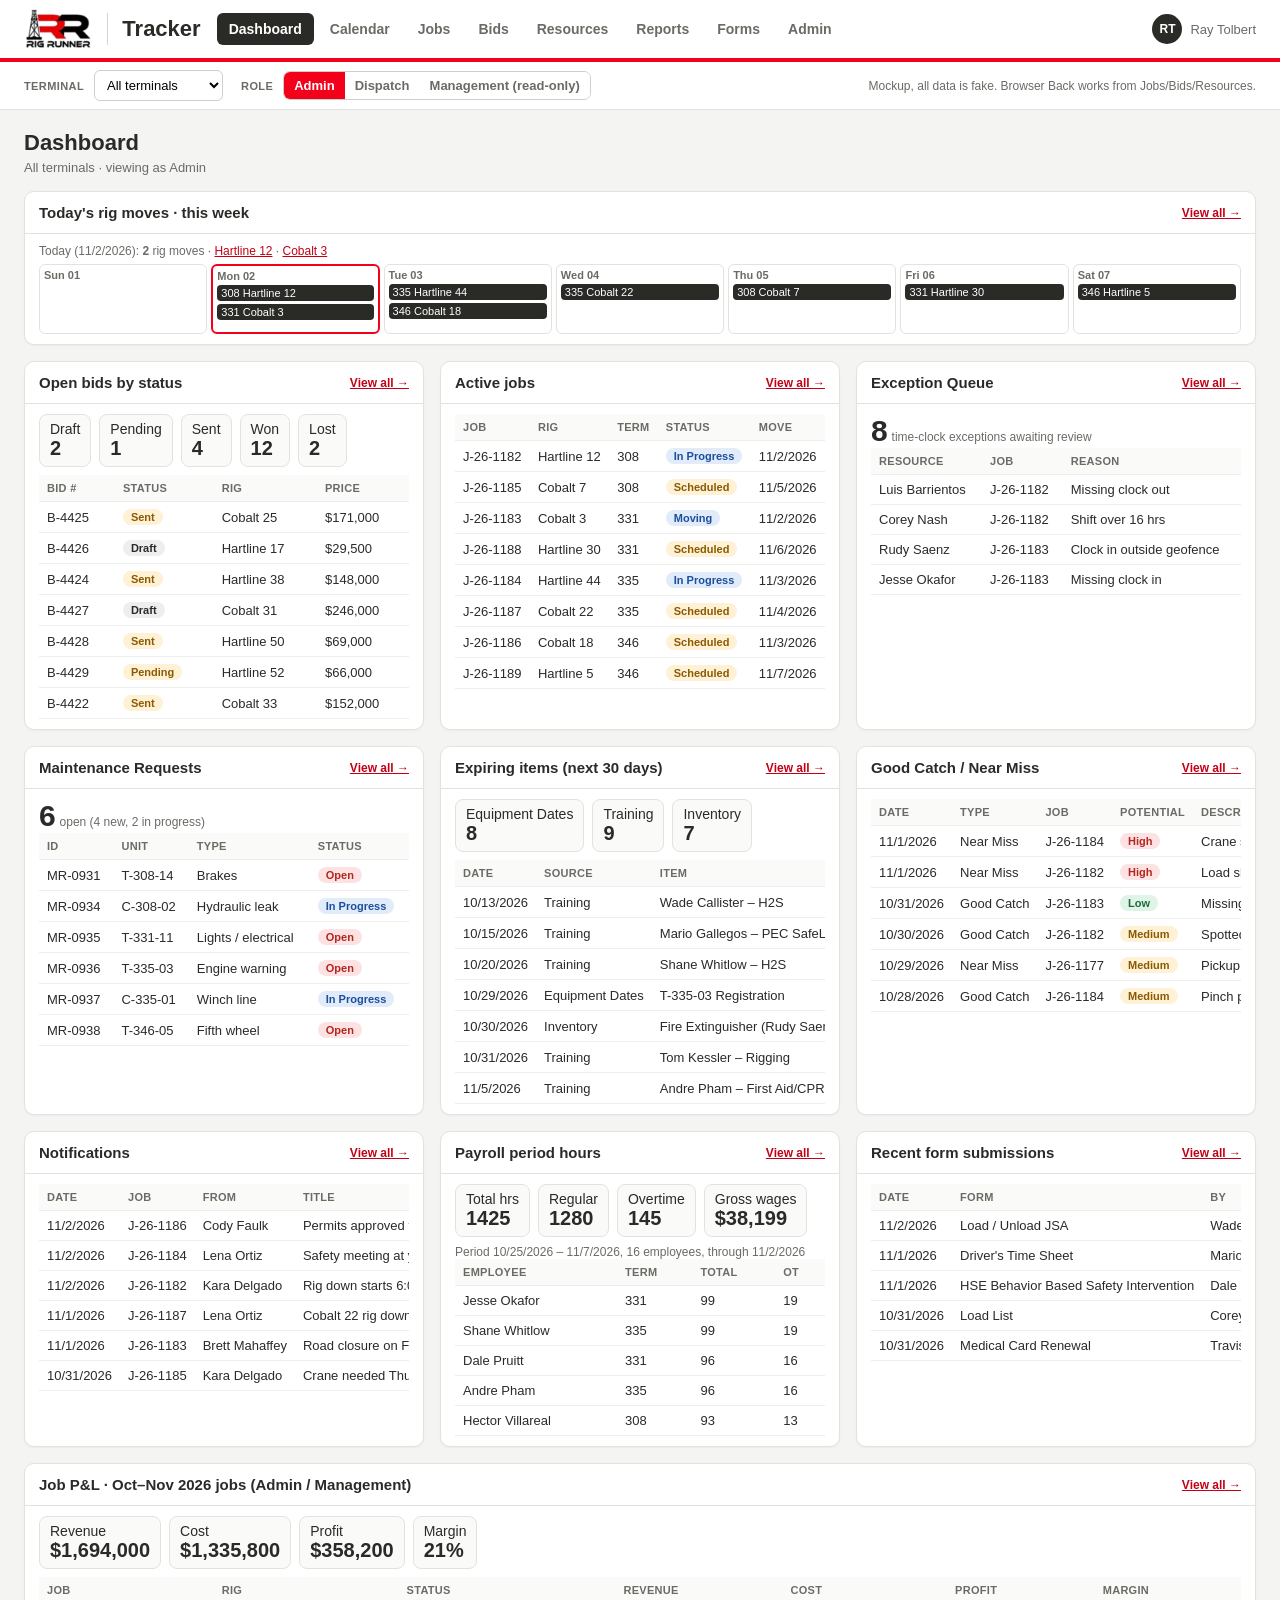
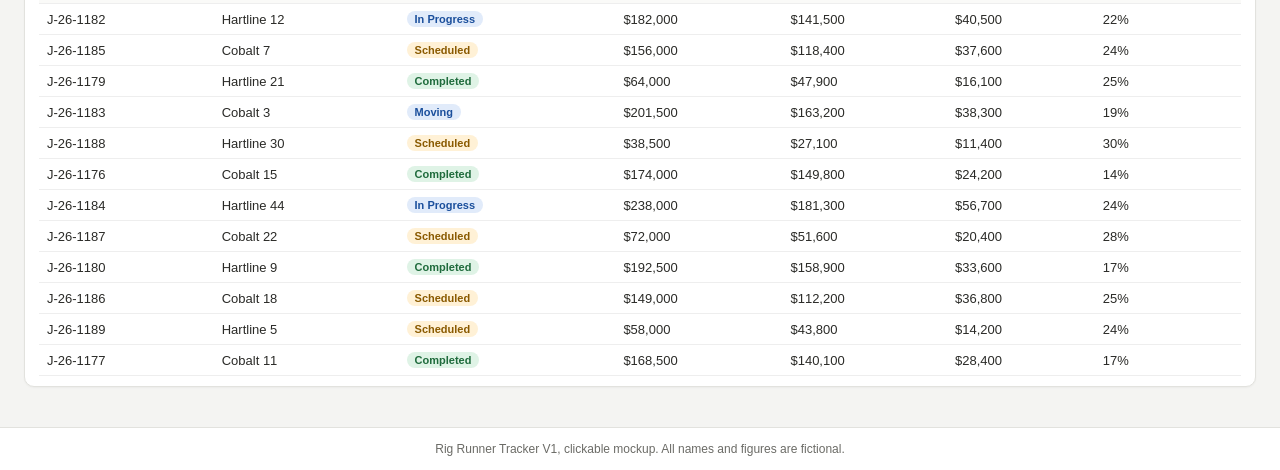
==== index.html @ bb77f87c "Tracker dashboard, reports and forms mockup" ====
<!doctype html><html lang="en"><head><meta charset="utf-8"><meta name="viewport" content="width=device-width,initial-scale=1"><title>Tracker · Dashboard</title><link rel="stylesheet" href="style.css"></head>
<body><main><h1>Dashboard</h1><div class="sub" id="scope"></div><div class="grid" id="dash"></div></main>
<script src="app.js"></script><script src="dash.js"></script><script>chrome('Dashboard');render()</script></body></html>
---- style.css ----
:root{--red:#F3011B;--ink:#2A2A27;--red-dark:#c20016;--grey:#6b6b66;--line:#e2e2de;--bg:#f4f4f2}
*{box-sizing:border-box}html,body{margin:0}
body{font-family:Arial,Helvetica,sans-serif;color:var(--ink);background:var(--bg);font-size:14px;min-height:100vh;display:flex;flex-direction:column}
a{color:var(--red-dark)}
.topbar{background:#fff;border-bottom:4px solid var(--red);display:flex;align-items:center;gap:16px;padding:8px 24px;flex-wrap:wrap}
.brand{display:flex;align-items:center;gap:14px;text-decoration:none;color:var(--ink)}
.brand img{height:42px}.brand .divider{width:1px;height:32px;background:#d6d6d2}.brand .appname{font-size:22px;font-weight:700}
.nav{display:flex;gap:4px;flex-wrap:wrap}.nav a{padding:8px 12px;border-radius:6px;text-decoration:none;color:var(--grey);font-weight:600}
.nav a.active{background:var(--ink);color:#fff}.spacer{flex:1}
.user{display:flex;align-items:center;gap:8px;color:var(--grey);font-size:13px}
.avatar{width:30px;height:30px;border-radius:50%;background:var(--ink);color:#fff;display:flex;align-items:center;justify-content:center;font-weight:700;font-size:12px}
.ctl{display:flex;gap:10px;flex-wrap:wrap;align-items:center;background:#fff;border-bottom:1px solid var(--line);padding:8px 24px;font-size:13px}
.ctl label{font-weight:700;color:var(--grey);text-transform:uppercase;font-size:11px;letter-spacing:.4px}
select,input{font:inherit;padding:6px 8px;border:1px solid #cfcfca;border-radius:6px;background:#fff}
.seg{display:inline-flex;border:1px solid #cfcfca;border-radius:7px;overflow:hidden}.seg button{border:0;background:#fff;padding:6px 10px;font:inherit;font-weight:600;cursor:pointer;color:var(--grey)}
.seg button.on{background:var(--red);color:#fff}
main{flex:1;width:100%;max-width:1320px;margin:0 auto;padding:20px 24px 40px}
h1{font-size:22px;margin:0 0 4px}.sub{color:var(--grey);font-size:13px;margin-bottom:16px}
.grid{display:grid;grid-template-columns:repeat(auto-fill,minmax(360px,1fr));gap:16px}
.card{background:#fff;border:1px solid var(--line);border-radius:10px;box-shadow:0 1px 2px rgba(0,0,0,.04);overflow:hidden}
.card h2{font-size:15px;margin:0;padding:12px 14px;border-bottom:1px solid var(--line);display:flex;align-items:center;gap:8px}
.card h2 a.more{margin-left:auto;font-size:12px;font-weight:600}
.card .body{padding:10px 14px}.wide{grid-column:1/-1}
.big{font-size:30px;font-weight:700}.muted{color:var(--grey);font-size:12px}
.pills{display:flex;gap:8px;flex-wrap:wrap;margin-bottom:8px}.pill{border:1px solid var(--line);border-radius:8px;padding:6px 10px;text-decoration:none;color:var(--ink);background:#fafaf8}.pill b{display:block;font-size:20px}
table{border-collapse:collapse;width:100%;font-size:13px}th,td{text-align:left;padding:7px 8px;border-bottom:1px solid #eee;white-space:nowrap}
th{background:#fafaf8;font-size:11px;text-transform:uppercase;color:var(--grey);letter-spacing:.3px}
tr.click{cursor:pointer}tr.click:hover td{background:#fff5f6}
.tw{overflow-x:auto}
.tag{display:inline-block;padding:2px 8px;border-radius:999px;font-size:11px;font-weight:700;background:#eee}
.t-green{background:#dff3e6;color:#1f6b3c}.t-red{background:#fde2e4;color:#b3261e}.t-amber{background:#fff1d6;color:#8a5a00}.t-blue{background:#e1ebfa;color:#1b4f9c}
.week{display:grid;grid-template-columns:repeat(7,1fr);gap:4px}.day{border:1px solid var(--line);border-radius:6px;padding:4px;min-height:70px;font-size:11px}
.day.today{border:2px solid var(--red)}.day .d{font-weight:700;color:var(--grey)}.ev{display:block;background:var(--ink);color:#fff;border-radius:4px;padding:2px 4px;margin-top:3px;text-decoration:none;overflow:hidden;text-overflow:ellipsis;white-space:nowrap}
.btn{display:inline-flex;border:1px solid #cfcfca;background:#fff;color:var(--ink);padding:7px 12px;border-radius:7px;font-weight:600;cursor:pointer;text-decoration:none;font-size:13px}
.btn.primary{background:var(--red);border-color:var(--red);color:#fff}
.filters{display:flex;gap:12px;flex-wrap:wrap;align-items:flex-end;padding:12px 14px;border-bottom:1px solid var(--line)}
.filters label{display:flex;flex-direction:column;gap:4px;font-size:11px;font-weight:700;color:var(--grey);text-transform:uppercase}
.rgroup h3{font-size:13px;text-transform:uppercase;color:var(--grey);margin:0 0 6px}.rgroup a{display:block;padding:7px 0;border-bottom:1px solid #eee;text-decoration:none;color:var(--ink);font-weight:600}
.lock{background:#f2f2ef;border:1px dashed #cfcfca;color:var(--grey);padding:14px;border-radius:8px;text-align:center}
.toast{position:fixed;bottom:20px;left:50%;transform:translateX(-50%);background:var(--ink);color:#fff;padding:10px 16px;border-radius:8px;display:none}
footer{text-align:center;color:var(--grey);font-size:12px;padding:14px;border-top:1px solid var(--line);background:#fff}
@media(max-width:640px){.topbar,.ctl{padding:8px 12px}main{padding:14px 10px}.grid{grid-template-columns:1fr}.brand img{height:32px}.nav a{padding:6px 8px;font-size:13px}.week{grid-template-columns:repeat(7,minmax(44px,1fr));overflow-x:auto}}
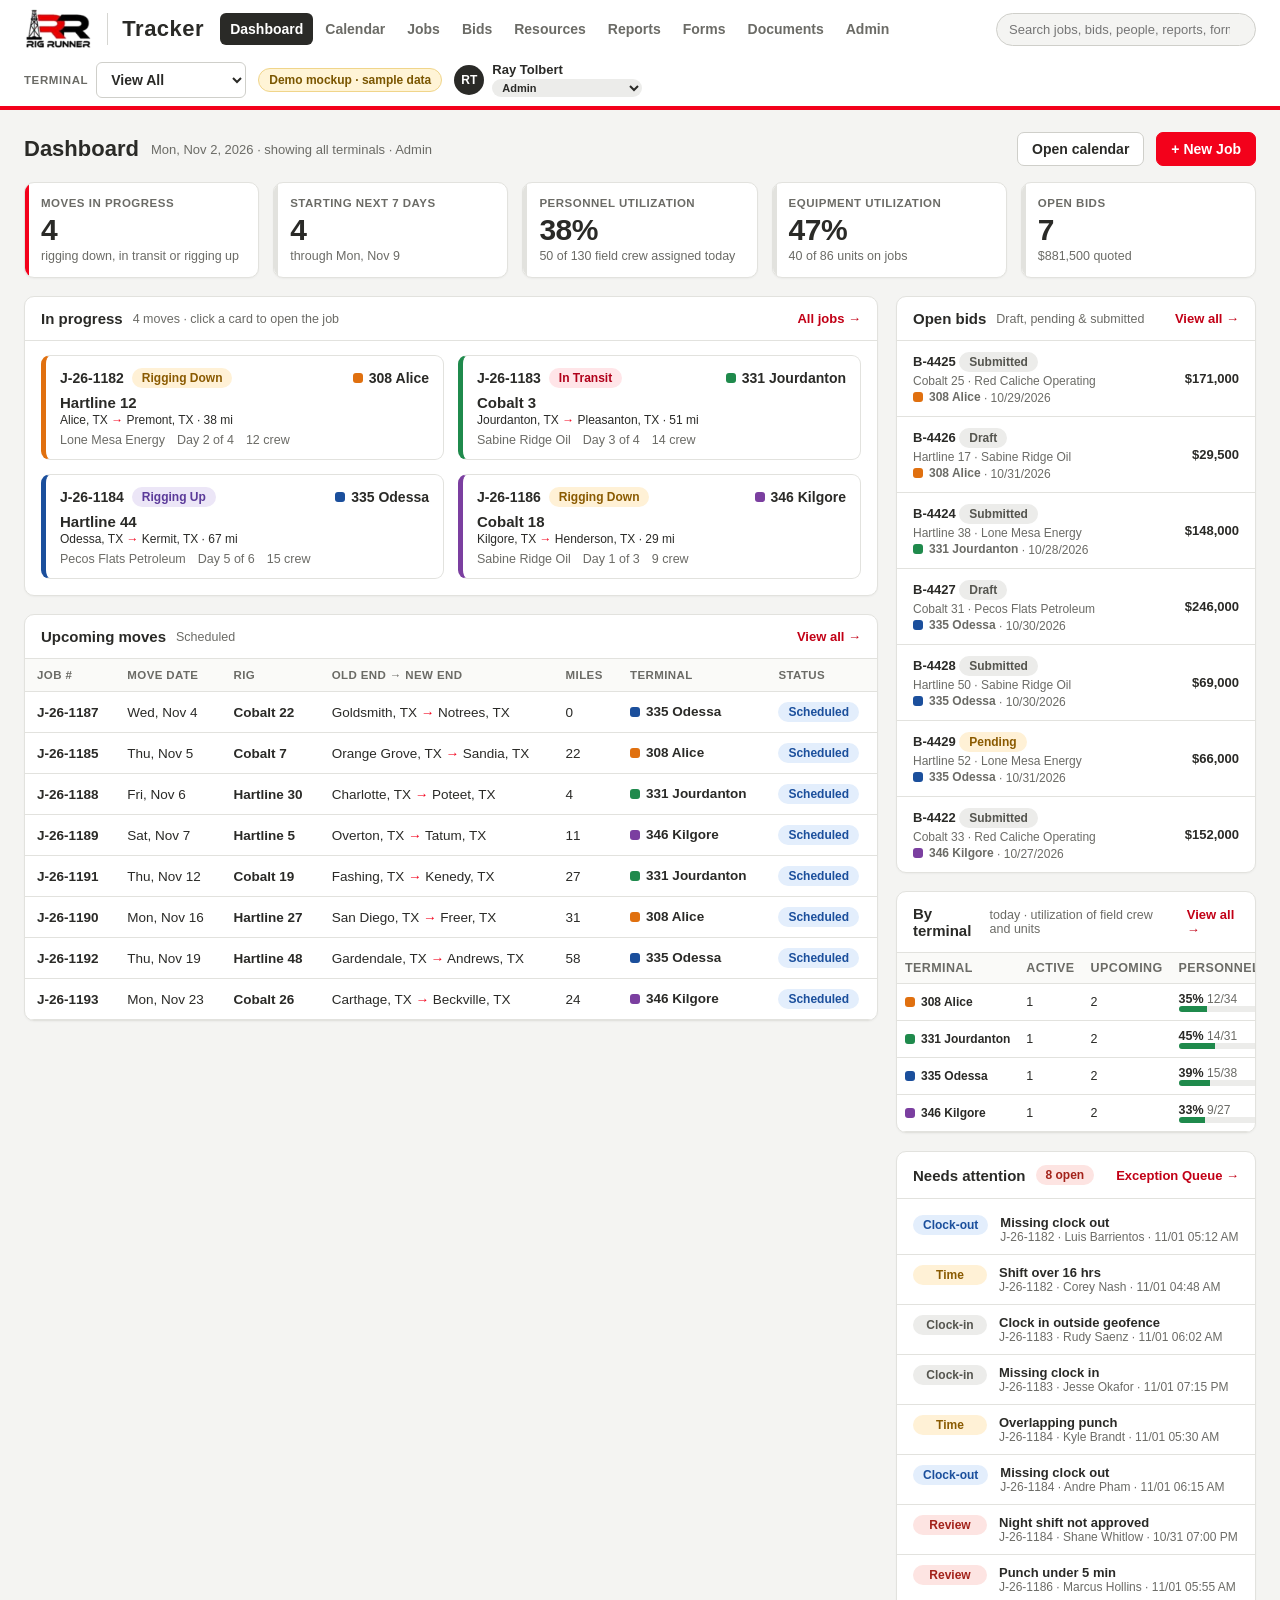
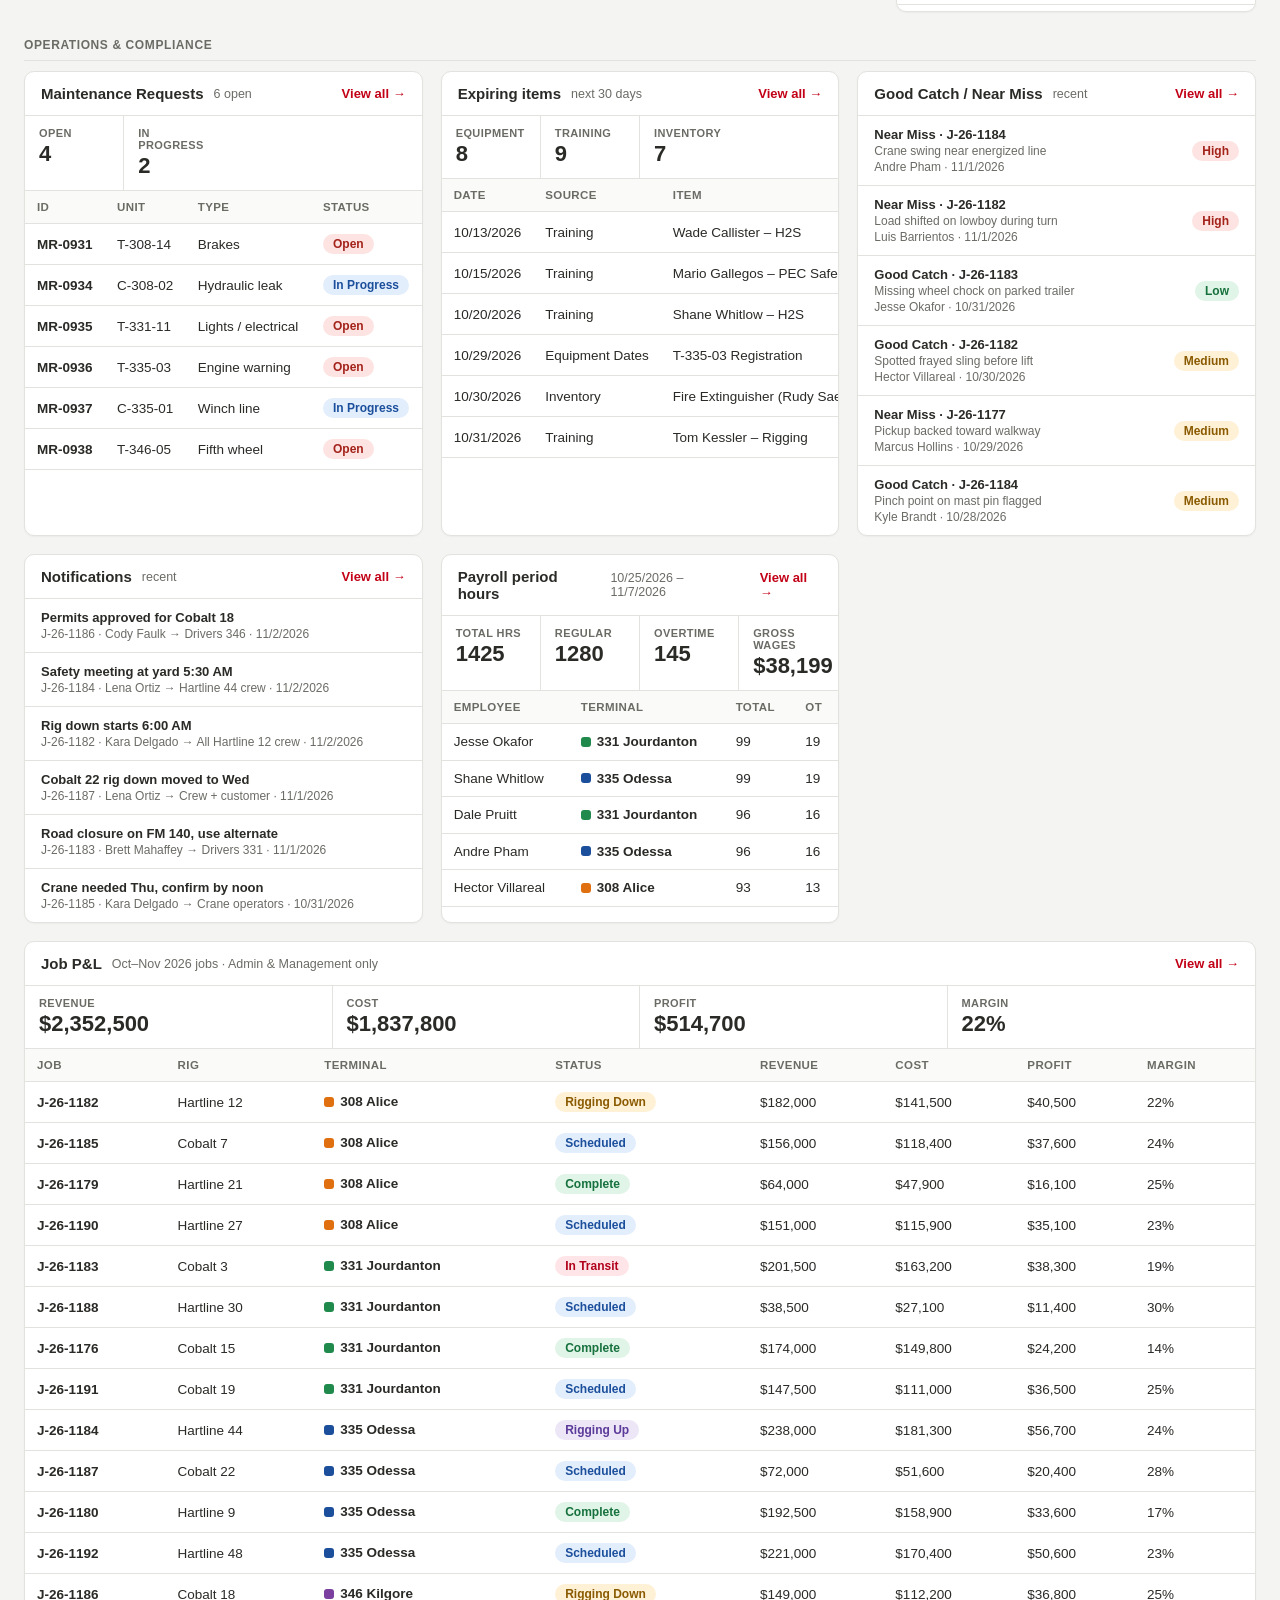
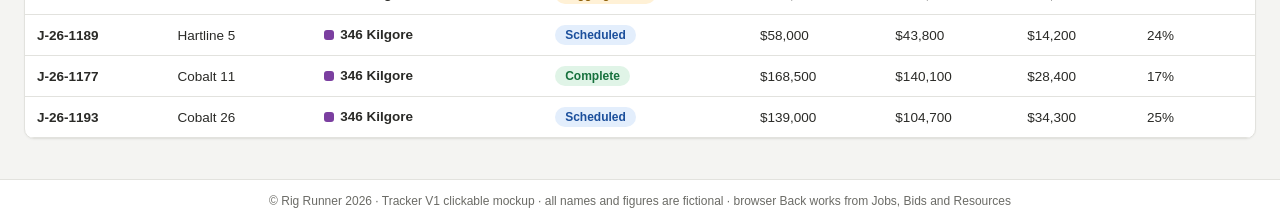
==== commit 984ef31e: "Restyle dashboard and calendar to the original Tracker V1 layout; align other pages" ====
--- a/index.html
+++ b/index.html
@@ -1,3 +1,3 @@
 <!doctype html><html lang="en"><head><meta charset="utf-8"><meta name="viewport" content="width=device-width,initial-scale=1"><title>Tracker · Dashboard</title><link rel="stylesheet" href="style.css"></head>
-<body><main><h1>Dashboard</h1><div class="sub" id="scope"></div><div class="grid" id="dash"></div></main>
+<body><main id="dash"></main>
 <script src="app.js"></script><script src="dash.js"></script><script>chrome('Dashboard');render()</script></body></html>
--- a/style.css
+++ b/style.css
@@ -1,42 +1,445 @@
-:root{--red:#F3011B;--ink:#2A2A27;--red-dark:#c20016;--grey:#6b6b66;--line:#e2e2de;--bg:#f4f4f2}
-*{box-sizing:border-box}html,body{margin:0}
+
+/* ===== Base: identical to the Tracker bid mockup ===== */
+
+:root{--red:#F3011B;--ink:#2A2A27;--red-dark:#c20016;--grey:#6b6b66;--line:#e2e2de;--bg:#f4f4f2;}
+*{box-sizing:border-box}
+html,body{margin:0;padding:0}
 body{font-family:Arial,Helvetica,sans-serif;color:var(--ink);background:var(--bg);font-size:14px;min-height:100vh;display:flex;flex-direction:column}
 a{color:var(--red-dark)}
+button{font-family:inherit}
+/* ---------- top bar ---------- */
 .topbar{background:#fff;border-bottom:4px solid var(--red);display:flex;align-items:center;gap:16px;padding:8px 24px;flex-wrap:wrap}
 .brand{display:flex;align-items:center;gap:14px;text-decoration:none;color:var(--ink)}
-.brand img{height:42px}.brand .divider{width:1px;height:32px;background:#d6d6d2}.brand .appname{font-size:22px;font-weight:700}
-.nav{display:flex;gap:4px;flex-wrap:wrap}.nav a{padding:8px 12px;border-radius:6px;text-decoration:none;color:var(--grey);font-weight:600}
-.nav a.active{background:var(--ink);color:#fff}.spacer{flex:1}
+.brand img{height:42px;width:auto;display:block}
+.brand .divider{width:1px;height:32px;background:#d6d6d2}
+.brand .appname{font-size:22px;font-weight:700;letter-spacing:.5px}
+.nav{display:flex;gap:4px;margin-left:12px}
+.nav a{padding:8px 14px;border-radius:6px;text-decoration:none;color:var(--grey);font-weight:600}
+.nav a.active{background:var(--ink);color:#fff}
+.nav a.disabled{opacity:.45;cursor:not-allowed}
+.topbar .spacer{flex:1}
+.demo-badge{background:#fff4d6;color:#7a5600;border:1px solid #f0d58a;border-radius:999px;padding:4px 10px;font-size:12px;font-weight:700;white-space:nowrap}
 .user{display:flex;align-items:center;gap:8px;color:var(--grey);font-size:13px}
 .avatar{width:30px;height:30px;border-radius:50%;background:var(--ink);color:#fff;display:flex;align-items:center;justify-content:center;font-weight:700;font-size:12px}
-.ctl{display:flex;gap:10px;flex-wrap:wrap;align-items:center;background:#fff;border-bottom:1px solid var(--line);padding:8px 24px;font-size:13px}
-.ctl label{font-weight:700;color:var(--grey);text-transform:uppercase;font-size:11px;letter-spacing:.4px}
-select,input{font:inherit;padding:6px 8px;border:1px solid #cfcfca;border-radius:6px;background:#fff}
-.seg{display:inline-flex;border:1px solid #cfcfca;border-radius:7px;overflow:hidden}.seg button{border:0;background:#fff;padding:6px 10px;font:inherit;font-weight:600;cursor:pointer;color:var(--grey)}
-.seg button.on{background:var(--red);color:#fff}
-main{flex:1;width:100%;max-width:1320px;margin:0 auto;padding:20px 24px 40px}
-h1{font-size:22px;margin:0 0 4px}.sub{color:var(--grey);font-size:13px;margin-bottom:16px}
-.grid{display:grid;grid-template-columns:repeat(auto-fill,minmax(360px,1fr));gap:16px}
-.card{background:#fff;border:1px solid var(--line);border-radius:10px;box-shadow:0 1px 2px rgba(0,0,0,.04);overflow:hidden}
-.card h2{font-size:15px;margin:0;padding:12px 14px;border-bottom:1px solid var(--line);display:flex;align-items:center;gap:8px}
-.card h2 a.more{margin-left:auto;font-size:12px;font-weight:600}
-.card .body{padding:10px 14px}.wide{grid-column:1/-1}
-.big{font-size:30px;font-weight:700}.muted{color:var(--grey);font-size:12px}
-.pills{display:flex;gap:8px;flex-wrap:wrap;margin-bottom:8px}.pill{border:1px solid var(--line);border-radius:8px;padding:6px 10px;text-decoration:none;color:var(--ink);background:#fafaf8}.pill b{display:block;font-size:20px}
-table{border-collapse:collapse;width:100%;font-size:13px}th,td{text-align:left;padding:7px 8px;border-bottom:1px solid #eee;white-space:nowrap}
-th{background:#fafaf8;font-size:11px;text-transform:uppercase;color:var(--grey);letter-spacing:.3px}
-tr.click{cursor:pointer}tr.click:hover td{background:#fff5f6}
-.tw{overflow-x:auto}
-.tag{display:inline-block;padding:2px 8px;border-radius:999px;font-size:11px;font-weight:700;background:#eee}
-.t-green{background:#dff3e6;color:#1f6b3c}.t-red{background:#fde2e4;color:#b3261e}.t-amber{background:#fff1d6;color:#8a5a00}.t-blue{background:#e1ebfa;color:#1b4f9c}
-.week{display:grid;grid-template-columns:repeat(7,1fr);gap:4px}.day{border:1px solid var(--line);border-radius:6px;padding:4px;min-height:70px;font-size:11px}
-.day.today{border:2px solid var(--red)}.day .d{font-weight:700;color:var(--grey)}.ev{display:block;background:var(--ink);color:#fff;border-radius:4px;padding:2px 4px;margin-top:3px;text-decoration:none;overflow:hidden;text-overflow:ellipsis;white-space:nowrap}
-.btn{display:inline-flex;border:1px solid #cfcfca;background:#fff;color:var(--ink);padding:7px 12px;border-radius:7px;font-weight:600;cursor:pointer;text-decoration:none;font-size:13px}
+/* ---------- layout ---------- */
+main{flex:1;width:100%;max-width:1320px;margin:0 auto;padding:22px 24px 40px}
+footer.appfoot{text-align:center;color:var(--grey);font-size:12px;padding:14px;border-top:1px solid var(--line);background:#fff}
+.page-head{display:flex;align-items:center;gap:12px;flex-wrap:wrap;margin-bottom:16px}
+.page-head h1{font-size:22px;margin:0}
+.page-head .sub{color:var(--grey);font-size:13px}
+.page-head .spacer{flex:1}
+.card{background:#fff;border:1px solid var(--line);border-radius:10px;box-shadow:0 1px 2px rgba(0,0,0,.04)}
+.btn{display:inline-flex;align-items:center;gap:6px;border:1px solid #cfcfca;background:#fff;color:var(--ink);padding:8px 14px;border-radius:7px;font-size:14px;font-weight:600;cursor:pointer;text-decoration:none;white-space:nowrap}
+.btn:hover{background:#f2f2ef}
 .btn.primary{background:var(--red);border-color:var(--red);color:#fff}
-.filters{display:flex;gap:12px;flex-wrap:wrap;align-items:flex-end;padding:12px 14px;border-bottom:1px solid var(--line)}
-.filters label{display:flex;flex-direction:column;gap:4px;font-size:11px;font-weight:700;color:var(--grey);text-transform:uppercase}
-.rgroup h3{font-size:13px;text-transform:uppercase;color:var(--grey);margin:0 0 6px}.rgroup a{display:block;padding:7px 0;border-bottom:1px solid #eee;text-decoration:none;color:var(--ink);font-weight:600}
-.lock{background:#f2f2ef;border:1px dashed #cfcfca;color:var(--grey);padding:14px;border-radius:8px;text-align:center}
-.toast{position:fixed;bottom:20px;left:50%;transform:translateX(-50%);background:var(--ink);color:#fff;padding:10px 16px;border-radius:8px;display:none}
-footer{text-align:center;color:var(--grey);font-size:12px;padding:14px;border-top:1px solid var(--line);background:#fff}
-@media(max-width:640px){.topbar,.ctl{padding:8px 12px}main{padding:14px 10px}.grid{grid-template-columns:1fr}.brand img{height:32px}.nav a{padding:6px 8px;font-size:13px}.week{grid-template-columns:repeat(7,minmax(44px,1fr));overflow-x:auto}}
+.btn.primary:hover{background:var(--red-dark)}
+.btn.dark{background:var(--ink);border-color:var(--ink);color:#fff}
+.btn.dark:hover{background:#000}
+.btn.won{background:#1f8a4c;border-color:#1f8a4c;color:#fff}
+.btn.lost{background:#fff;border-color:#b3261e;color:#b3261e}
+.btn:disabled{opacity:.5;cursor:not-allowed}
+/* ---------- filters / table ---------- */
+.filters{display:flex;gap:14px;flex-wrap:wrap;align-items:flex-end;padding:14px 16px;border-bottom:1px solid var(--line)}
+.filters label{display:flex;flex-direction:column;gap:4px;font-size:12px;font-weight:700;color:var(--grey);text-transform:uppercase;letter-spacing:.4px}
+.filters select,.filters input{font-size:14px;padding:7px 10px;border:1px solid #cfcfca;border-radius:6px;min-width:160px;background:#fff;color:var(--ink)}
+.filters .count{margin-left:auto;color:var(--grey);font-size:13px;align-self:center}
+.table-wrap{overflow-x:auto}
+table.grid{width:100%;border-collapse:collapse;font-size:13.5px}
+table.grid th{text-align:left;font-size:11.5px;text-transform:uppercase;letter-spacing:.4px;color:var(--grey);background:#fafaf8;padding:10px 12px;border-bottom:1px solid var(--line);white-space:nowrap}
+table.grid td{padding:12px;border-bottom:1px solid var(--line);vertical-align:middle}
+table.grid tbody tr{cursor:pointer}
+table.grid tbody tr:hover{background:#fff6f7}
+table.grid td.num{text-align:right;white-space:nowrap;font-variant-numeric:tabular-nums}
+table.grid th.num{text-align:right}
+.bidno{font-weight:700;color:var(--ink);white-space:nowrap}
+.route{white-space:nowrap}
+.route .arrow{color:var(--red);font-weight:700;margin:0 4px}
+.info{display:inline-flex;width:15px;height:15px;border-radius:50%;background:#e4e4e0;color:#55554f;font-size:10px;align-items:center;justify-content:center;font-weight:700;cursor:help;margin-left:4px;text-transform:none}
+.pill{display:inline-block;padding:3px 10px;border-radius:999px;font-size:12px;font-weight:700;white-space:nowrap}
+.pill.Draft{background:#ececea;color:#55554f}
+.pill.Submitted{background:#e3eefc;color:#1b4f9c}
+.pill.Won{background:#e0f4e7;color:#16713d}
+.pill.Lost{background:#fde4e2;color:#a3221a}
+.joblink{display:inline-block;margin-left:6px;font-size:12px;font-weight:700;color:#16713d;text-decoration:none;border-bottom:1px dashed #16713d}
+.empty{padding:40px;text-align:center;color:var(--grey)}
+/* ---------- form ---------- */
+.form-card{padding:6px 22px 22px}
+.section-title{font-size:12px;font-weight:700;text-transform:uppercase;letter-spacing:.6px;color:var(--grey);border-bottom:1px solid var(--line);padding:16px 0 8px;margin:0 0 14px}
+.fgrid{display:grid;grid-template-columns:repeat(2,minmax(0,1fr));gap:14px 24px}
+.fgrid .full{grid-column:1/-1}
+.field label.lbl{display:block;font-size:13px;font-weight:700;margin-bottom:5px}
+.req{color:var(--red);margin-left:2px}
+.field input[type=text],.field input[type=date],.field input[type=number],.field select,.field textarea{width:100%;font-size:14px;padding:8px 10px;border:1px solid #cfcfca;border-radius:6px;background:#fff;color:var(--ink);font-family:inherit}
+.field textarea{min-height:70px;resize:vertical}
+.field input:focus,.field select:focus,.field textarea:focus{outline:2px solid rgba(243,1,27,.25);border-color:var(--red)}
+.field.invalid input,.field.invalid select,.field.invalid textarea{border-color:#d0021b;background:#fff7f7}
+.err{color:#d0021b;font-size:12px;margin-top:4px;display:none;font-weight:600}
+.field.invalid > .err{display:block}
+.hint{color:var(--grey);font-size:12px;margin-top:4px}
+.sentence{background:#fafaf8;border:1px dashed #d6d6d2;border-radius:6px;padding:9px 12px;font-size:13px;margin-top:8px}
+.sentence b{color:var(--red-dark)}
+.checks{display:flex;flex-wrap:wrap;gap:8px 22px}
+.chk{display:inline-flex;align-items:center;gap:7px;font-size:14px;cursor:pointer}
+.chk input{width:16px;height:16px;accent-color:var(--red)}
+.equip-list{display:flex;flex-direction:column;gap:6px;max-width:560px}
+.equip-row{display:flex;align-items:center;gap:10px;min-height:38px;flex-wrap:wrap}
+.equip-row .chk{min-width:130px}
+.equip-row .qty{flex:1;min-width:140px;max-width:320px}
+.equip-row .qty input{width:100%;font-size:14px;padding:7px 9px;border:1px solid #cfcfca;border-radius:6px}
+.equip-row.invalid .qty input{border-color:#d0021b;background:#fff7f7}
+.equip-row .err{flex-basis:100%;margin:0 0 0 140px}
+.equip-row.invalid .err{display:block}
+.radios{display:flex;flex-wrap:wrap;gap:8px 22px;align-items:center}
+.money{position:relative}
+.money span{position:absolute;left:10px;top:50%;transform:translateY(-50%);color:var(--grey);font-weight:700}
+.money input{padding-left:24px !important}
+.form-actions{display:flex;gap:10px;justify-content:flex-end;flex-wrap:wrap;margin-top:22px;padding-top:16px;border-top:1px solid var(--line)}
+.form-actions .left{margin-right:auto;color:var(--grey);font-size:12px;align-self:center}
+.banner{border-radius:8px;padding:10px 14px;margin-bottom:14px;font-size:13.5px}
+.banner.error{background:#fff1f1;border:1px solid #f3b4b4;color:#9b1111}
+.banner.ok{background:#e9f7ee;border:1px solid #a9dbbb;color:#155d33}
+.banner.note{background:#fff8e1;border:1px solid #f1d27a;color:#6b4d00}
+.hidden{display:none !important}
+/* ---------- searchable pick list (Rig, Operator) ---------- */
+.combo{position:relative}
+.combo .combo-input{padding-right:30px}
+.combo .caret{position:absolute;right:10px;top:9px;color:var(--grey);font-size:11px;pointer-events:none}
+.combo-list{position:absolute;left:0;right:0;top:100%;margin-top:4px;background:#fff;border:1px solid #cfcfca;border-radius:7px;box-shadow:0 8px 22px rgba(0,0,0,.14);z-index:30;display:flex;flex-direction:column;overflow:hidden}
+.combo-meta{padding:6px 10px;font-size:11px;color:var(--grey);text-transform:uppercase;letter-spacing:.4px;font-weight:700;background:#fafaf8;border-bottom:1px solid var(--line)}
+.combo-opts{max-height:252px;overflow-y:auto}
+.combo-opt{padding:7px 10px;font-size:14px;cursor:pointer;white-space:nowrap;overflow:hidden;text-overflow:ellipsis}
+.combo-opt.active{background:#fff0f2}
+.combo-opt.sel{font-weight:700}
+.combo-opt.sel:after{content:"  \2713";color:var(--red-dark)}
+.combo-opt mark{background:none;color:var(--red-dark);font-weight:700}
+.combo-none{padding:9px 10px;color:var(--grey);font-style:italic;font-size:13px}
+.combo-add{border-top:1px solid var(--line);color:var(--red-dark);font-weight:700;background:#fff}
+.combo-add.active{background:#fff0f2}
+/* ---------- job view ---------- */
+.job-head{display:flex;align-items:center;gap:16px;flex-wrap:wrap;padding:18px 22px;border-bottom:1px solid var(--line)}
+.job-head .check{width:44px;height:44px;border-radius:50%;background:#1f8a4c;color:#fff;font-size:24px;display:flex;align-items:center;justify-content:center;font-weight:700}
+.job-head h2{margin:0;font-size:20px}
+.job-head .jobno{font-size:26px;font-weight:800;color:var(--ink);letter-spacing:.5px}
+.job-body{padding:18px 22px 22px}
+table.map td.src{color:var(--grey);font-size:12.5px;white-space:nowrap}
+table.map tbody tr{cursor:default}
+table.map tbody tr:hover{background:transparent}
+table.map td.f{font-weight:700;white-space:nowrap}
+.chips{display:flex;flex-wrap:wrap;gap:6px}
+.chip{background:#f1f1ee;border:1px solid #e0e0dc;border-radius:6px;padding:3px 8px;font-size:12.5px;font-weight:600}
+.callout{border-left:5px solid var(--red);background:#fff4f5;padding:12px 16px;border-radius:6px;margin:0 0 16px;font-weight:700;color:#7d0010;display:flex;gap:10px;align-items:center}
+/* ---------- toast ---------- */
+.toast{position:fixed;bottom:22px;left:50%;transform:translateX(-50%) translateY(20px);background:var(--ink);color:#fff;padding:10px 18px;border-radius:8px;font-size:14px;opacity:0;transition:all .25s;pointer-events:none;z-index:50;box-shadow:0 4px 16px rgba(0,0,0,.25)}
+.toast.show{opacity:1;transform:translateX(-50%) translateY(0)}
+/* ---------- small screens ---------- */
+@media (max-width:820px){
+  .topbar{padding:8px 14px;gap:10px}
+  .brand img{height:34px}
+  .brand .appname{font-size:19px}
+  .nav{margin-left:0}
+  main{padding:16px 12px 30px}
+  .fgrid{grid-template-columns:1fr}
+  .filters select{min-width:130px}
+  .filters .count{margin-left:0;flex-basis:100%}
+  .user .uname{display:none}
+}
+/* ===================== Tracker UI mockup: extensions (same tokens as the bid mockup) ===================== */
+:root{--t308:#e0700f;--t331:#1f8a4c;--t335:#1b4f9c;--t346:#7b3fa0}
+.nav a{cursor:pointer}
+.tsel{display:flex;align-items:center;gap:8px;font-size:12px;font-weight:700;color:var(--grey);text-transform:uppercase;letter-spacing:.4px}
+.tsel select{font-size:14px;padding:7px 10px;border:1px solid #cfcfca;border-radius:6px;min-width:170px;background:#fff;color:var(--ink);font-weight:600;text-transform:none;letter-spacing:0}
+.rolepill{display:inline-block;padding:2px 8px;border-radius:999px;background:#f1f1ee;border:1px solid #e0e0dc;color:var(--ink);font-size:11.5px;font-weight:700}
+.user .who{display:flex;flex-direction:column;line-height:1.2}
+.user .who b{color:var(--ink);font-size:13px}
+.appfoot a{color:var(--grey)}
+/* status pills for jobs (same .pill shape as bids) */
+.pill.Scheduled{background:#e3eefc;color:#1b4f9c}
+.pill.RigDown{background:#fff1d6;color:#8a5a00}
+.pill.Transit{background:#ffe5e8;color:#b0001a}
+.pill.RigUp{background:#ece6f7;color:#5b3a99}
+.pill.Complete{background:#e0f4e7;color:#16713d}
+.pill.Hold{background:#ececea;color:#55554f}
+.pill.ok{background:#e0f4e7;color:#16713d}
+.pill.warn{background:#fff1d6;color:#8a5a00}
+.pill.bad{background:#fde4e2;color:#a3221a}
+.pill.off{background:#ececea;color:#55554f}
+.pill.info2{background:#e3eefc;color:#1b4f9c}
+.tchip{display:inline-flex;align-items:center;gap:6px;white-space:nowrap;font-weight:600}
+.tchip i{width:10px;height:10px;border-radius:3px;display:inline-block;flex:none}
+.tnum{display:inline-flex;align-items:center;justify-content:center;min-width:34px;height:20px;padding:0 6px;border-radius:5px;color:#fff;font-size:11.5px;font-weight:800;letter-spacing:.3px}
+/* KPI tiles */
+.kpis{display:grid;grid-template-columns:repeat(5,minmax(0,1fr));gap:14px;margin-bottom:18px}
+.kpi{padding:14px 16px;position:relative;overflow:hidden}
+.kpi:before{content:"";position:absolute;left:0;top:0;bottom:0;width:4px;background:var(--line)}
+.kpi.accent:before{background:var(--red)}
+.kpi .k{font-size:11.5px;font-weight:700;text-transform:uppercase;letter-spacing:.5px;color:var(--grey)}
+.kpi .v{font-size:30px;font-weight:800;margin-top:4px;letter-spacing:-.5px}
+.kpi .s{font-size:12.5px;color:var(--grey);margin-top:2px}
+/* layout grids */
+.cols{display:grid;grid-template-columns:minmax(0,1fr) 360px;gap:18px;align-items:start}
+.cols2{display:grid;grid-template-columns:minmax(0,1.35fr) minmax(0,1fr);gap:18px;align-items:start}
+.stack{display:flex;flex-direction:column;gap:18px}
+.card-head{display:flex;align-items:center;gap:10px;padding:13px 16px;border-bottom:1px solid var(--line)}
+.card-head h3{margin:0;font-size:15px}
+.card-head .sub{color:var(--grey);font-size:12.5px}
+.card-head .spacer{flex:1}
+.card-head a.more{font-size:13px;font-weight:700;text-decoration:none}
+/* job cards */
+.jcards{display:grid;grid-template-columns:repeat(2,minmax(0,1fr));gap:14px;padding:14px 16px 16px}
+.jcard{border:1px solid var(--line);border-radius:9px;padding:12px 14px;cursor:pointer;background:#fff;border-left:5px solid var(--line)}
+.jcard:hover{background:#fff6f7}
+.jcard .top{display:flex;align-items:center;gap:8px}
+.jcard .top .spacer{flex:1}
+.jcard .rig{font-size:15px;font-weight:700;margin:6px 0 2px}
+.jcard .meta{font-size:12.5px;color:var(--grey);display:flex;gap:12px;flex-wrap:wrap;margin-top:6px}
+.steps{display:flex;gap:3px;margin-top:10px}
+.steps span{flex:1;height:6px;border-radius:3px;background:#e7e7e3}
+.steps span.on{background:var(--ink)}
+.steps span.cur{background:var(--red)}
+.steplbl{display:flex;justify-content:space-between;font-size:10.5px;color:var(--grey);margin-top:4px;text-transform:uppercase;letter-spacing:.3px;font-weight:700}
+/* side lists */
+.list{list-style:none;margin:0;padding:0}
+.list li{display:flex;align-items:center;gap:10px;padding:11px 16px;border-bottom:1px solid var(--line);font-size:13px}
+.list li:last-child{border-bottom:0}
+.list .grow{flex:1;min-width:0}
+.list .t1{font-weight:700}
+.list .t2{color:var(--grey);font-size:12px;margin-top:2px;white-space:nowrap;overflow:hidden;text-overflow:ellipsis}
+.list .amt{font-weight:700;font-variant-numeric:tabular-nums;white-space:nowrap}
+table.grid.compact td{padding:9px 12px}
+.muted{color:var(--grey)}
+.small{font-size:12px}
+.mono{font-variant-numeric:tabular-nums}
+/* tabs */
+.tabs{display:flex;gap:4px;border-bottom:1px solid var(--line);padding:0 12px;background:#fff;border-radius:10px 10px 0 0}
+.tabs a{padding:12px 14px;font-weight:700;color:var(--grey);text-decoration:none;border-bottom:3px solid transparent;margin-bottom:-1px}
+.tabs a.active{color:var(--ink);border-bottom-color:var(--red)}
+.tabs a.disabled{opacity:.45;cursor:not-allowed}
+/* job detail */
+.facts{display:grid;grid-template-columns:repeat(4,minmax(0,1fr));gap:0;border-top:1px solid var(--line)}
+.fact{padding:13px 22px;border-right:1px solid var(--line);border-bottom:1px solid var(--line)}
+.fact:nth-child(4n){border-right:0}
+.fact .k{font-size:11.5px;font-weight:700;text-transform:uppercase;letter-spacing:.5px;color:var(--grey)}
+.fact .v{font-size:15px;font-weight:700;margin-top:4px}
+.routebox{display:flex;align-items:center;gap:18px;padding:18px 22px}
+.routebox .end{flex:1;border:1px solid var(--line);border-radius:9px;padding:12px 14px;background:#fafaf8}
+.routebox .end .k{font-size:11.5px;font-weight:700;text-transform:uppercase;letter-spacing:.5px;color:var(--grey)}
+.routebox .end .v{font-size:16px;font-weight:700;margin-top:3px}
+.routebox .end .d{font-size:12.5px;color:var(--grey);margin-top:3px}
+.routebox .mid{text-align:center;min-width:150px}
+.routebox .mid .mi{font-size:24px;font-weight:800}
+.routebox .mid .line{height:3px;background:var(--red);border-radius:2px;margin:6px 0;position:relative}
+.routebox .mid .line:after{content:"";position:absolute;right:-2px;top:-5px;border-left:10px solid var(--red);border-top:6.5px solid transparent;border-bottom:6.5px solid transparent}
+.timeline{display:flex;padding:16px 22px 18px;gap:0}
+.tl{flex:1;text-align:center;position:relative}
+.tl:before{content:"";position:absolute;top:13px;left:-50%;right:50%;height:3px;background:#e2e2de;z-index:0}
+.tl:first-child:before{display:none}
+.tl.done:before,.tl.cur:before{background:var(--ink)}
+.tl .dot{width:28px;height:28px;border-radius:50%;background:#fff;border:3px solid #d6d6d2;margin:0 auto;position:relative;z-index:1;display:flex;align-items:center;justify-content:center;font-size:13px;font-weight:800;color:#fff}
+.tl.done .dot{background:var(--ink);border-color:var(--ink)}
+.tl.cur .dot{background:var(--red);border-color:var(--red);box-shadow:0 0 0 4px rgba(243,1,27,.18)}
+.tl .n{font-size:12.5px;font-weight:700;margin-top:7px}
+.tl .w{font-size:11.5px;color:var(--grey);margin-top:2px}
+.reqgrid{display:grid;grid-template-columns:repeat(5,minmax(0,1fr));gap:10px;padding:14px 16px;border-bottom:1px solid var(--line)}
+.req-t{border:1px solid var(--line);border-radius:8px;padding:9px 11px}
+.req-t .k{font-size:11.5px;font-weight:700;color:var(--grey);text-transform:uppercase;letter-spacing:.4px}
+.req-t .v{font-size:18px;font-weight:800;margin-top:2px}
+.req-t .bar{height:5px;border-radius:3px;background:#ececea;margin-top:7px;overflow:hidden}
+.req-t .bar i{display:block;height:100%;background:#1f8a4c}
+.req-t.short .bar i{background:#e0a100}
+.req-t.short .v{color:#8a5a00}
+.unit{display:inline-flex;align-items:center;gap:6px;border:1px solid #e0e0dc;background:#f1f1ee;border-radius:6px;padding:3px 8px;font-size:12.5px;font-weight:700;white-space:nowrap}
+.unit small{font-weight:600;color:var(--grey)}
+.link-ic{color:var(--red);font-weight:800;margin:0 4px}
+.unassigned{color:var(--grey);font-style:italic;font-size:12.5px}
+.feed{list-style:none;margin:0;padding:6px 0}
+.feed li{display:flex;gap:12px;padding:10px 16px;font-size:13px}
+.feed .tm{color:var(--grey);font-size:12px;min-width:62px;font-weight:700;padding-top:1px}
+.feed .src{font-size:11px;font-weight:700;color:var(--grey);text-transform:uppercase;letter-spacing:.4px}
+.kv{width:100%;border-collapse:collapse;font-size:13.5px}
+.kv td{padding:9px 16px;border-bottom:1px solid var(--line)}
+.kv tr:last-child td{border-bottom:0}
+.kv td.k{color:var(--grey);font-weight:700;width:42%}
+.access{display:inline-flex;gap:5px;flex-wrap:wrap}
+.acc{display:inline-flex;align-items:center;gap:5px;padding:3px 9px;border-radius:999px;font-size:12px;font-weight:700;white-space:nowrap;border:1px solid transparent}
+.acc.aph{background:#e0f4e7;color:#16713d}
+.acc.web{background:var(--ink);color:#fff}
+.acc.ro{background:#fff;color:var(--ink);border-color:#cfcfca}
+.acc.none{background:#ececea;color:#55554f}
+.acc.pend{background:#fff1d6;color:#8a5a00}
+.acc svg{width:12px;height:12px}
+.pname{font-weight:700}
+.pname small{display:block;color:var(--grey);font-weight:600;font-size:12px}
+/* calendar */
+.calbar{display:flex;align-items:center;gap:12px;padding:12px 16px;border-bottom:1px solid var(--line);flex-wrap:wrap}
+.calbar h2{margin:0;font-size:20px;min-width:170px;text-align:center}
+.legend{display:flex;gap:16px;flex-wrap:wrap;align-items:center;font-size:13px;font-weight:600}
+.legend span{display:inline-flex;align-items:center;gap:7px}
+.cal-dow{display:grid;grid-template-columns:repeat(7,minmax(0,1fr));background:#fafaf8;border-bottom:1px solid var(--line)}
+.cal-dow div{padding:8px 10px;font-size:11.5px;font-weight:700;text-transform:uppercase;letter-spacing:.4px;color:var(--grey)}
+.cal-week{display:grid;grid-template-columns:repeat(7,minmax(0,1fr));grid-auto-rows:min-content;position:relative;min-height:128px;border-bottom:1px solid var(--line);padding-bottom:8px;grid-auto-flow:row dense}
+.cal-week:last-child{border-bottom:0}
+.cal-bg{position:absolute;inset:0;display:grid;grid-template-columns:repeat(7,minmax(0,1fr));pointer-events:none}
+.cal-bg div{border-right:1px solid var(--line)}
+.cal-bg div:last-child{border-right:0}
+.cal-bg div.we{background:#fbfbf9}
+.cal-bg div.out{background:#f6f6f3}
+.cal-bg div.today{background:#fff4f5;box-shadow:inset 0 3px 0 var(--red)}
+.cal-day{grid-row:1;padding:7px 10px 4px;font-size:13px;font-weight:700;position:relative;z-index:1}
+.cal-day.out{color:#b5b5ae}
+.cal-day.today span{background:var(--red);color:#fff;border-radius:999px;padding:1px 7px}
+.cal-ev{position:relative;z-index:1;margin:2px 5px;border-radius:5px;color:#fff;font-size:12px;font-weight:700;padding:4px 8px;white-space:nowrap;overflow:hidden;text-overflow:ellipsis;cursor:pointer;box-shadow:0 1px 1px rgba(0,0,0,.12)}
+.cal-ev small{font-weight:600;opacity:.9}
+.cal-ev.hold{background-image:repeating-linear-gradient(135deg,rgba(255,255,255,.22) 0 6px,transparent 6px 12px)}
+/* ---------- index ---------- */
+.seg{display:inline-flex;border:1px solid #cfcfca;border-radius:8px;overflow:hidden;background:#fff}
+.seg a{padding:8px 18px;font-weight:700;color:var(--grey);text-decoration:none;cursor:pointer}
+.seg a.active{background:var(--ink);color:#fff}
+.idx-grid{display:grid;grid-template-columns:repeat(auto-fill,minmax(280px,1fr));gap:14px;padding:16px}
+.idx{display:block;border:1px solid var(--line);border-radius:9px;padding:14px 16px;text-decoration:none;color:var(--ink);border-top:4px solid var(--ink)}
+.idx:hover{background:#fff6f7;border-top-color:var(--red)}
+.idx .no{font-size:11.5px;font-weight:700;color:var(--grey);text-transform:uppercase;letter-spacing:.5px}
+.idx .nm{font-size:16px;font-weight:700;margin:4px 0}
+.idx .ds{font-size:13px;color:var(--grey);line-height:1.4}
+
+/* ===================== PHONE (phone web app, 390 x 844) ===================== */
+body.phone-mode{background:#d7d7d2}
+body.phone-mode .topbar,body.phone-mode .appfoot{display:none}
+body.phone-mode main{max-width:none;padding:0}
+.stage{min-height:100vh;display:flex;flex-direction:column;align-items:center;justify-content:center;padding:22px;gap:10px}
+.stage .back-idx{font-size:12.5px;font-weight:700;color:var(--ink);text-decoration:none;background:#fff;border:1px solid #cfcfca;border-radius:999px;padding:5px 12px}
+body.shot .stage .back-idx{display:none}
+.phone{width:414px;height:868px;border:12px solid #151514;border-radius:52px;background:var(--bg);overflow:hidden;display:flex;flex-direction:column;box-shadow:0 18px 50px rgba(0,0,0,.28);position:relative}
+.sbar{height:34px;flex:none;background:#fff;display:flex;align-items:center;justify-content:space-between;padding:0 26px 0 30px;font-size:14px;font-weight:700;color:#000}
+.sbar .ic{display:flex;gap:6px;align-items:center;font-size:12px}
+.sbar .batt{width:24px;height:11px;border:1.5px solid #000;border-radius:3px;position:relative;padding:1px}
+.sbar .batt i{display:block;height:100%;width:78%;background:#000;border-radius:1px}
+.ptop{flex:none;background:#fff;border-bottom:4px solid var(--red);display:flex;align-items:center;gap:10px;padding:8px 14px;min-height:56px}
+.ptop .brand img{height:30px}
+.ptop .brand .divider{height:24px}
+.ptop .brand .appname{font-size:18px}
+.ptop .spacer{flex:1}
+.ptop .pback{width:34px;height:34px;border-radius:8px;border:1px solid #cfcfca;background:#fff;display:flex;align-items:center;justify-content:center;font-size:18px;font-weight:700;color:var(--ink);text-decoration:none;cursor:pointer}
+.ptop .ptitle{font-size:17px;font-weight:700}
+.ptop .avatar{width:32px;height:32px}
+.gps{display:inline-flex;align-items:center;gap:5px;font-size:11.5px;font-weight:700;color:#16713d;background:#e0f4e7;border-radius:999px;padding:3px 9px}
+.gps i{width:7px;height:7px;border-radius:50%;background:#1f8a4c;display:inline-block}
+.gps.off{color:#a3221a;background:#fde4e2}
+.gps.off i{background:#a3221a}
+.pbody{flex:1;min-height:0;overflow-y:auto;padding:14px 14px 18px;display:flex;flex-direction:column;gap:12px}
+.pfoot{flex:none;background:#fff;border-top:1px solid var(--line);padding:12px 14px 22px;display:flex;gap:10px}
+.pfoot .btn{flex:1;justify-content:center;padding:13px 14px;font-size:16px;border-radius:9px}
+.pcard{background:#fff;border:1px solid var(--line);border-radius:12px;box-shadow:0 1px 2px rgba(0,0,0,.04);padding:13px 14px}
+.pcard.hl{border-left:5px solid var(--red)}
+.ph-h{font-size:12px;font-weight:700;text-transform:uppercase;letter-spacing:.6px;color:var(--grey);margin:4px 2px -4px}
+.pfield label{display:block;font-size:13px;font-weight:700;margin-bottom:6px}
+.pfield input,.pfield select,.pfield textarea{width:100%;font-size:17px;padding:12px 12px;border:1px solid #cfcfca;border-radius:9px;background:#fff;color:var(--ink);font-family:inherit}
+.pfield textarea{min-height:64px;font-size:15px}
+.pfield input:focus{outline:2px solid rgba(243,1,27,.25);border-color:var(--red)}
+.pin{display:flex;gap:10px}
+.pin span{flex:1;height:54px;border:1px solid #cfcfca;border-radius:9px;background:#fff;display:flex;align-items:center;justify-content:center;font-size:26px;color:var(--ink)}
+.pin span.f{border-color:var(--ink)}
+.pin span.c{border-color:var(--red);box-shadow:0 0 0 3px rgba(243,1,27,.15)}
+.bigbtn{display:flex;width:100%;justify-content:center;padding:15px;font-size:17px;border-radius:10px}
+.tiles{display:grid;grid-template-columns:1fr 1fr;gap:12px}
+.tile{background:#fff;border:1px solid var(--line);border-radius:14px;padding:16px 14px;text-decoration:none;color:var(--ink);display:flex;flex-direction:column;gap:10px;min-height:150px;box-shadow:0 1px 2px rgba(0,0,0,.04);cursor:pointer}
+.tile .ico{width:46px;height:46px;border-radius:12px;background:var(--ink);display:flex;align-items:center;justify-content:center}
+.tile.red .ico{background:var(--red)}
+.tile .ico svg{width:26px;height:26px;stroke:#fff;fill:none;stroke-width:2;stroke-linecap:round;stroke-linejoin:round}
+.tile .nm{font-size:17px;font-weight:700}
+.tile .ds{font-size:12.5px;color:var(--grey);margin-top:-6px;line-height:1.35}
+.tile .badge{align-self:flex-start;font-size:11.5px}
+.row{display:flex;align-items:center;gap:8px}
+.row .spacer{flex:1}
+.prt{font-size:16px;font-weight:700;margin:6px 0 2px}
+.pmeta{display:grid;grid-template-columns:auto 1fr;gap:5px 12px;font-size:13.5px;margin-top:9px}
+.pmeta .k{color:var(--grey);font-weight:700;font-size:12.5px}
+.clock{text-align:center;padding:18px 14px}
+.clock .st{font-size:12px;font-weight:700;text-transform:uppercase;letter-spacing:.6px;color:#16713d}
+.clock .big{font-size:46px;font-weight:800;letter-spacing:-1px;margin:4px 0 2px;font-variant-numeric:tabular-nums}
+.clock .since{color:var(--grey);font-size:13.5px}
+.hrs{width:100%;border-collapse:collapse;font-size:14px}
+.hrs td{padding:9px 2px;border-bottom:1px solid var(--line)}
+.hrs tr:last-child td{border-bottom:0}
+.hrs td.n{text-align:right;font-weight:700;font-variant-numeric:tabular-nums}
+.opts{display:flex;flex-direction:column;gap:8px}
+.opt{display:flex;align-items:center;gap:12px;border:1px solid #cfcfca;border-radius:10px;padding:12px 13px;background:#fff;font-size:15px;font-weight:700}
+.opt .rad{width:22px;height:22px;border-radius:50%;border:2px solid #cfcfca;flex:none}
+.opt.done{color:var(--grey);background:#fafaf8}
+.opt.done .rad{border-color:var(--ink);background:var(--ink);box-shadow:inset 0 0 0 3px #fafaf8}
+.opt.sel{border-color:var(--red);box-shadow:0 0 0 3px rgba(243,1,27,.13)}
+.opt.sel .rad{border-color:var(--red);background:radial-gradient(circle,var(--red) 0 45%,#fff 50%)}
+.opt small{display:block;font-weight:600;color:var(--grey);font-size:12px}
+.opt .tm{margin-left:auto;font-size:12px;color:var(--grey);font-weight:700}
+.chkrow{display:flex;align-items:center;gap:10px;padding:7px 0;border-bottom:1px solid var(--line);font-size:14.5px}
+.chkrow:last-child{border-bottom:0}
+.chkrow .lb{flex:1;font-weight:600}
+.okdef{display:flex;border:1px solid #cfcfca;border-radius:8px;overflow:hidden}
+.okdef span{padding:6px 11px;font-size:13px;font-weight:700;color:var(--grey);background:#fff}
+.okdef span+span{border-left:1px solid #cfcfca}
+.okdef span.ok{background:#1f8a4c;color:#fff}
+.okdef span.def{background:#b3261e;color:#fff}
+.defnote{background:#fff7f7;border:1px solid #f3b4b4;border-radius:8px;padding:9px 11px;font-size:13px;color:#9b1111;margin:-2px 0 6px}
+.gate{flex:1;display:flex;flex-direction:column;align-items:center;justify-content:center;text-align:center;padding:26px 24px;gap:14px}
+.gate .pinic{width:96px;height:96px;border-radius:50%;background:#fff4f5;border:3px solid var(--red);display:flex;align-items:center;justify-content:center}
+.gate h2{margin:0;font-size:23px;line-height:1.25}
+.gate p{margin:0;color:var(--grey);font-size:14.5px;line-height:1.45}
+.gate ol{text-align:left;margin:0;padding:12px 14px 12px 34px;background:#fff;border:1px solid var(--line);border-radius:10px;font-size:14px;line-height:1.7;width:100%}
+.locked{display:flex;gap:8px;flex-wrap:wrap;justify-content:center}
+.locked span{font-size:12px;font-weight:700;color:#9a9a94;border:1px dashed #cfcfca;border-radius:999px;padding:4px 10px}
+.signin-hero{display:flex;flex-direction:column;align-items:center;gap:8px;padding:20px 0 6px}
+.signin-hero img{width:190px}
+.signin-hero .appname{font-size:26px;font-weight:700;letter-spacing:.5px}
+.signin-hero .s{color:var(--grey);font-size:14px}
+@media (max-width:440px){
+  .stage{padding:0;justify-content:flex-start}
+  .stage .back-idx{display:none}
+  .phone{width:100%;height:100vh;height:100dvh;border:0;border-radius:0;box-shadow:none}
+  .sbar{display:none}
+}
+
+.tight th,.tight td{padding-left:10px !important;padding-right:10px !important}
+.nowrap{white-space:nowrap}
+
+/* v2: status line (replaces step timeline), exception type chips, tighter nav */
+.statusline{display:flex;align-items:center;gap:10px;padding:13px 22px}
+.statusline .k{font-size:11.5px;font-weight:700;text-transform:uppercase;letter-spacing:.5px;color:var(--grey)}
+.pill.xtype{font-size:11px;padding:2px 8px;min-width:76px;text-align:center;margin-top:1px}
+.topbar{gap:12px}
+.topbar .nav{margin-left:4px;gap:2px}
+.topbar .nav a{padding:8px 10px}
+.card-head .xq{font-size:11px;color:var(--grey);font-weight:700;text-transform:uppercase;letter-spacing:.4px}
+/* ---------- dashboard mockup additions ---------- */
+.nav{flex-wrap:wrap;margin-left:4px}.nav a{padding:8px 11px}
+.tsel{display:flex;align-items:center;gap:8px}.tsel label{font-size:11.5px;font-weight:700;letter-spacing:.6px;text-transform:uppercase;color:var(--grey)}
+.tsel select{font-size:14px;padding:8px 10px;border:1px solid #cfcfca;border-radius:6px;min-width:150px;background:#fff}
+.user .who{display:flex;flex-direction:column;line-height:1.15;color:var(--ink);font-size:13px}
+.user select{font-size:11px;font-weight:700;border:0;background:#ececea;border-radius:999px;padding:2px 6px;margin-top:2px;color:var(--ink)}
+.crumb{margin-bottom:10px;font-size:13px;font-weight:700}.crumb a{text-decoration:none}
+.wgrid{display:grid;grid-template-columns:repeat(auto-fill,minmax(340px,1fr));gap:18px}
+.card{overflow:hidden}.card h2{font-size:15px;margin:0;padding:13px 16px;border-bottom:1px solid var(--line);display:flex;align-items:center;gap:8px}
+.card h2 a.more{margin-left:auto;font-size:13px;font-weight:700;text-decoration:none}.card .body{padding:12px 16px}
+table.grid td{padding:10px 12px;white-space:nowrap}
+.mini{display:grid;grid-template-columns:repeat(4,minmax(0,1fr));gap:0;border-bottom:1px solid var(--line)}
+.mini a{padding:11px 14px;border-right:1px solid var(--line);text-decoration:none;color:var(--ink)}.mini a:last-child{border-right:0}.mini a:hover{background:#fff6f7}
+.mini .k{font-size:11px;font-weight:700;text-transform:uppercase;letter-spacing:.4px;color:var(--grey)}.mini .v{font-size:22px;font-weight:800;margin-top:2px}
+.list li{cursor:pointer}.list li:hover{background:#fff6f7}.feed li{cursor:pointer;border-bottom:1px solid var(--line)}.feed li:hover{background:#fff6f7}
+.ubar{height:6px;background:#ececea;border-radius:3px;overflow:hidden;min-width:60px}.ubar i{display:block;height:100%;background:#1f8a4c}
+.sec-title{font-size:12px;font-weight:700;text-transform:uppercase;letter-spacing:.6px;color:var(--grey);margin:26px 0 10px;border-bottom:1px solid var(--line);padding-bottom:8px}
+.seg button{border:0;background:#fff;padding:8px 18px;font-weight:700;color:var(--grey);cursor:pointer}.seg button.on{background:var(--ink);color:#fff}
+.rgroup h3{font-size:12px;text-transform:uppercase;letter-spacing:.5px;color:var(--grey);margin:0 0 6px}.rgroup a{display:block;padding:9px 0;border-bottom:1px solid var(--line);text-decoration:none;color:var(--ink);font-weight:700}.rgroup a:hover{color:var(--red-dark)}
+.lock{background:#fafaf8;border:1px dashed #cfcfca;color:var(--grey);padding:18px;border-radius:10px;text-align:center}
+.toast{position:fixed;bottom:20px;left:50%;transform:translateX(-50%);background:var(--ink);color:#fff;padding:10px 16px;border-radius:8px;display:none;z-index:99}
+.gs{position:relative;flex:0 1 260px;min-width:180px}.gs input{width:100%;padding:8px 12px;border:1px solid #cfcfca;border-radius:999px;background:#f4f4f2;font-size:13px}
+#gres{display:none;position:absolute;right:0;top:40px;width:min(420px,92vw);max-height:70vh;overflow:auto;background:#fff;border:1px solid var(--line);border-radius:10px;box-shadow:0 8px 24px rgba(0,0,0,.15);z-index:50}
+#gres .gh{font-size:11px;font-weight:700;text-transform:uppercase;color:var(--grey);padding:8px 12px 4px;background:#fafaf8}#gres a{display:block;padding:7px 12px;text-decoration:none;color:var(--ink);border-top:1px solid #f0f0ee}#gres a:hover{background:#fff6f7}#gres a span{display:block;font-size:12px;color:var(--grey)}
+.bigsearch{width:100%;font-size:18px;padding:14px 16px;border:2px solid var(--ink);border-radius:10px;margin-bottom:14px}
+.filters .spacer{flex:1}
+.cal-ev{display:block;text-decoration:none}
+@media(max-width:1100px){.cols{grid-template-columns:1fr}.kpis{grid-template-columns:repeat(3,minmax(0,1fr))}}
+@media(max-width:640px){.kpis{grid-template-columns:repeat(2,minmax(0,1fr))}.jcards{grid-template-columns:1fr}.wgrid{grid-template-columns:1fr}.mini{grid-template-columns:repeat(2,1fr)}.gs{flex:1 1 100%}.topbar{padding:8px 12px}main{padding:14px 10px}.demo-badge{display:none}.cal-ev{font-size:10px;padding:2px 4px}.cal-day{padding:4px}}
+.bt table.grid td,.bt table.grid th{padding:8px 8px;font-size:12.5px}.bt .tchip{font-size:12px}
+main>h1,#page>h1{font-size:22px;margin:4px 0 4px}main>.sub,#page>.sub{color:var(--grey);font-size:13px;margin-bottom:16px}
+.card .body:has(>.table-wrap),.card .body:has(>.tw){padding:0}
+.card .body table.grid td{white-space:normal}.card .body table.grid td:last-child{white-space:nowrap}
+.user select{max-width:150px}
+.cols>*,.stack>*{min-width:0}@media(max-width:640px){html,body{overflow-x:hidden}}
